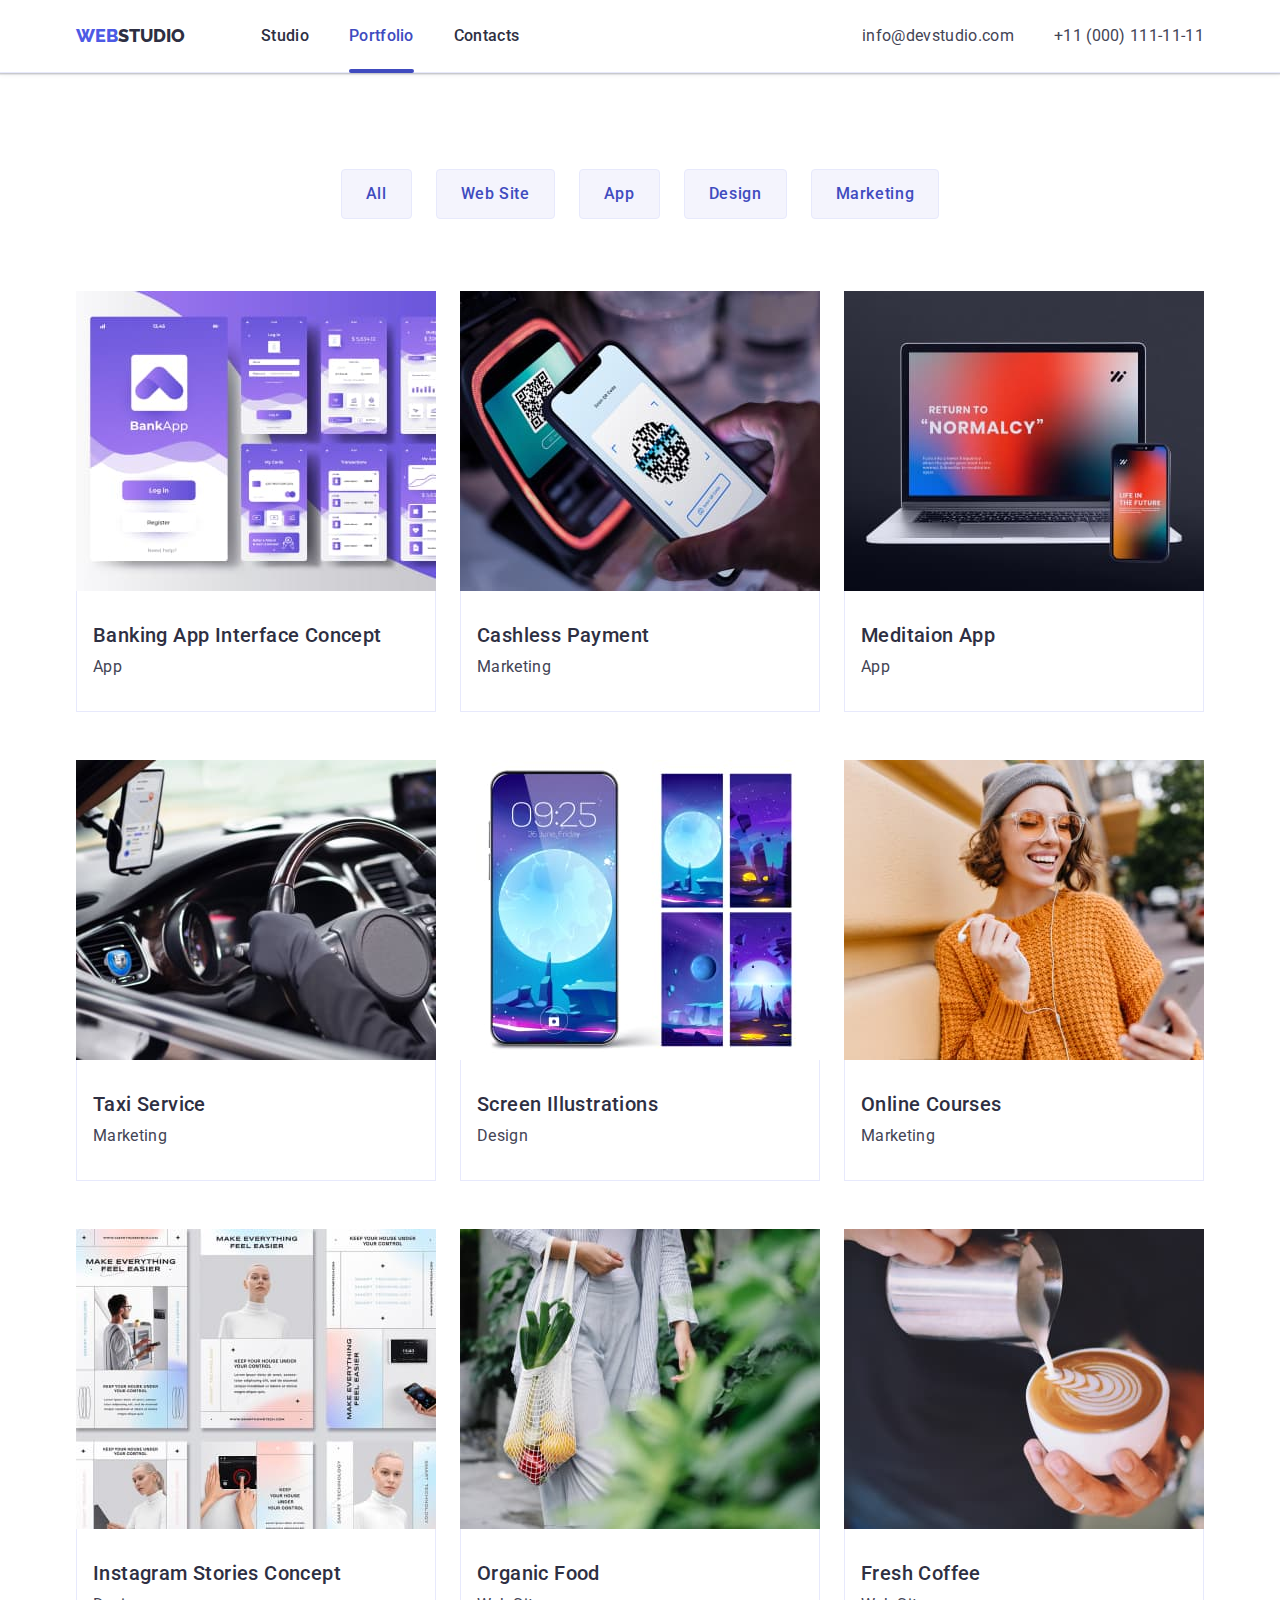
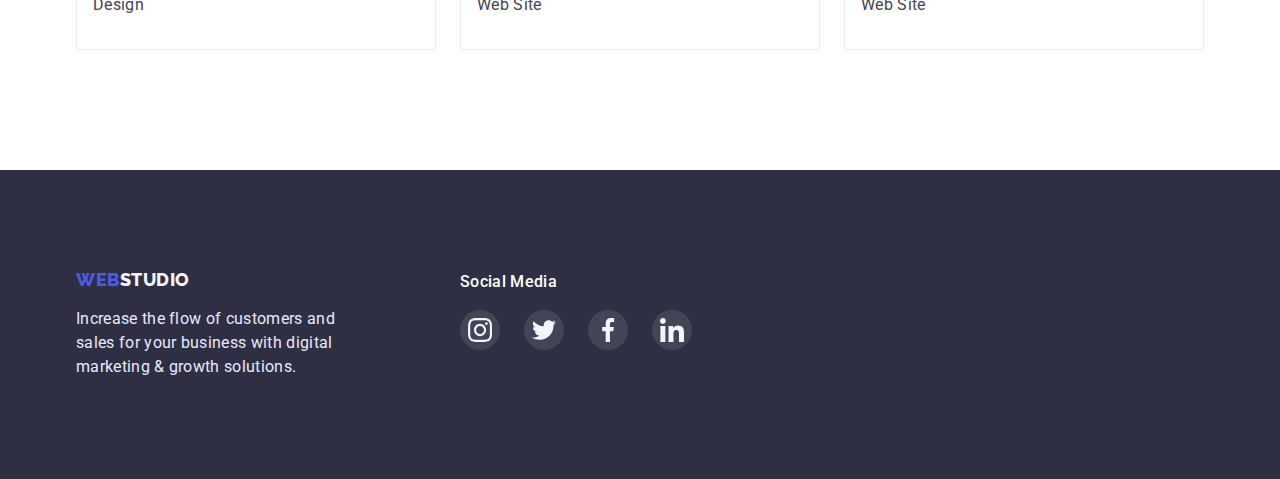
==== portfolio.html @ 3770da62 "start" ====
<!DOCTYPE html>
<html lang="en">
  <head>
    <meta charset="UTF-8" />
    <meta http-equiv="X-UA-Compatible" content="IE=edge" />
    <meta name="viewport" content="width=device-width, initial-scale=1.0" />

    <title>Portfolio</title>

    <link rel="preconnect" href="https://fonts.googleapis.com" />
    <link rel="preconnect" href="https://fonts.gstatic.com" crossorigin />
    <link
      href="https://fonts.googleapis.com/css2?family=Raleway:wght@800&family=Roboto:wght@400;500;700;900&display=swap"
      rel="stylesheet"
    />
    <link rel="stylesheet" href="modern-normalize/modern-normalize.css" />
    <link rel="stylesheet" href="./css/styles.css" />
  </head>
  <body>
    <header class="header">
      <div class="header-container container">
        <nav class="header-navigation">
          <a class="header-logo link" href="./index.html"
            ><span class="header-logo-part">Web</span>Studio</a
          >
          <ul class="header-list list">
            <li class="header-item link">
              <a href="./index.html" class="header-link">Studio</a>
            </li>
            <li class="header-item link">
              <a href="./portfolio.html" class="header-link active nav-active"
                >Portfolio
              </a>
            </li>
            <li class="header-item link">
              <a href="" class="header-link">Contacts</a>
            </li>
          </ul>
        </nav>

        <address class="header-address">
          <ul class="header-address-list list">
            <li class="header-address-item link">
              <a href="mailto:info@devstudio.com" class="header-mail"
                >info@devstudio.com</a
              >
            </li>
            <li class="header-address-item link">
              <a href="tel:+110001111111" class="header-tel"
                >+11 (000) 111-11-11</a
              >
            </li>
          </ul>
        </address>
      </div>
    </header>
    <main>
      <!-- Button Section -->
      <section class="gallery">
        <div class="container">
          <h1 hidden class="gallery-title">Gallery</h1>
          <ul class="gallery-ctrl list">
            <li>
              <button type="button" class="gallery-btn gallery-btn--active">
                All
              </button>
            </li>
            <li>
              <button type="button" class="gallery-btn">Web Site</button>
            </li>
            <li>
              <button type="button" class="gallery-btn">App</button>
            </li>
            <li>
              <button type="button" class="gallery-btn">Design</button>
            </li>
            <li>
              <button type="button" class="gallery-btn">Marketing</button>
            </li>
          </ul>

          <!-- /Button Section -->
          <!-- First Row -->

          <ul class="row-list list">
            <li class="row-item">
              <a href="#" class="gallery-plate-cover">
                <div class="gallery-plate-overlay">
                  <img
                    src="./images/first-row-1.jpg"
                    alt="Banking App"
                    class="row-img"
                  />
                  <p class="row-item-overlay">
                    14 Stylish and User-Friendly App Design Concepts · Task
                    Manager App · Calorie Tracker App · Exotic Fruit Ecommerce
                    App · Cloud Storage App
                  </p>
                </div>
                <div class="row-text">
                  <h2 class="row-name">Banking App Interface Concept</h2>
                  <p class="row-specification">App</p>
                </div>
              </a>
            </li>
            <li class="row-item">
              <a href="#" class="gallery-plate-cover">
                <div class="gallery-plate-overlay">
                  <img
                    src="./images/first-row-2.jpg"
                    alt="Banking App"
                    class="row-img"
                  />
                  <p class="row-item-overlay">
                    14 Stylish and User-Friendly App Design Concepts · Task
                    Manager App · Calorie Tracker App · Exotic Fruit Ecommerce
                    App · Cloud Storage App
                  </p>
                </div>
                <div class="row-text">
                  <h2 class="row-name">Cashless Payment</h2>
                  <p class="row-specification">Marketing</p>
                </div>
              </a>
            </li>
            <li class="row-item">
              <a href="#" class="gallery-plate-cover">
                <div class="gallery-plate-overlay">
                  <img
                    src="./images/first-row-3.jpg"
                    alt="Banking App"
                    class="row-img"
                  />
                  <p class="row-item-overlay">
                    14 Stylish and User-Friendly App Design Concepts · Task
                    Manager App · Calorie Tracker App · Exotic Fruit Ecommerce
                    App · Cloud Storage App
                  </p>
                </div>
                <div class="row-text">
                  <h2 class="row-name">Meditaion App</h2>
                  <p class="row-specification">App</p>
                </div>
              </a>
            </li>

            <!-- /First Row -->
            <!-- Second Row -->

            <li class="row-item">
              <a href="#" class="gallery-plate-cover">
                <div class="gallery-plate-overlay">
                  <img
                    src="./images/second-row-1.jpg"
                    alt="Banking App"
                    class="row-img"
                  />
                  <p class="row-item-overlay">
                    14 Stylish and User-Friendly App Design Concepts · Task
                    Manager App · Calorie Tracker App · Exotic Fruit Ecommerce
                    App · Cloud Storage App
                  </p>
                </div>
                <div class="row-text">
                  <h2 class="row-name">Taxi Service</h2>
                  <p class="row-specification">Marketing</p>
                </div>
              </a>
            </li>
            <li class="row-item">
              <a href="#" class="gallery-plate-cover">
                <div class="gallery-plate-overlay">
                  <img
                    src="./images/second-row-2.jpg"
                    alt="Banking App"
                    class="row-img"
                  />
                  <p class="row-item-overlay">
                    14 Stylish and User-Friendly App Design Concepts · Task
                    Manager App · Calorie Tracker App · Exotic Fruit Ecommerce
                    App · Cloud Storage App
                  </p>
                </div>
                <div class="row-text">
                  <h2 class="row-name">Screen Illustrations</h2>
                  <p class="row-specification">Design</p>
                </div>
              </a>
            </li>
            <li class="row-item">
              <a href="#" class="gallery-plate-cover">
                <div class="gallery-plate-overlay">
                  <img
                    src="./images/second-row-3.jpg"
                    alt="Banking App"
                    class="row-img"
                  />
                  <p class="row-item-overlay">
                    14 Stylish and User-Friendly App Design Concepts · Task
                    Manager App · Calorie Tracker App · Exotic Fruit Ecommerce
                    App · Cloud Storage App
                  </p>
                </div>
                <div class="row-text">
                  <h2 class="row-name">Online Courses</h2>
                  <p class="row-specification">Marketing</p>
                </div>
              </a>
            </li>

            <!-- /Second Row -->
            <!-- Third Row -->

            <li class="row-item">
              <a href="#" class="gallery-plate-cover">
                <div class="gallery-plate-overlay">
                  <img
                    src="./images/third-row-1.jpg"
                    alt="Banking App"
                    class="row-img"
                  />
                  <p class="row-item-overlay">
                    14 Stylish and User-Friendly App Design Concepts · Task
                    Manager App · Calorie Tracker App · Exotic Fruit Ecommerce
                    App · Cloud Storage App
                  </p>
                </div>
                <div class="row-text">
                  <h2 class="row-name">Instagram Stories Concept</h2>
                  <p class="row-specification">Design</p>
                </div>
              </a>
            </li>
            <li class="row-item">
              <a href="#" class="gallery-plate-cover">
                <div class="gallery-plate-overlay">
                  <img
                    src="./images/third-row-2.jpg"
                    alt="Banking App"
                    class="row-img"
                  />
                  <p class="row-item-overlay">
                    14 Stylish and User-Friendly App Design Concepts · Task
                    Manager App · Calorie Tracker App · Exotic Fruit Ecommerce
                    App · Cloud Storage App
                  </p>
                </div>
                <div class="row-text">
                  <h2 class="row-name">Organic Food</h2>
                  <p class="row-specification">Web Site</p>
                </div>
              </a>
            </li>
            <li class="row-item">
              <a href="#" class="gallery-plate-cover">
                <div class="gallery-plate-overlay">
                  <img
                    src="./images/third-row-3.jpg"
                    alt="Banking App"
                    class="row-img"
                  />
                  <p class="row-item-overlay">
                    14 Stylish and User-Friendly App Design Concepts · Task
                    Manager App · Calorie Tracker App · Exotic Fruit Ecommerce
                    App · Cloud Storage App
                  </p>
                </div>
                <div class="row-text">
                  <h2 class="row-name">Fresh Coffee</h2>
                  <p class="row-specification">Web Site</p>
                </div>
              </a>
            </li>
          </ul>
        </div>
      </section>

      <!-- /Third Row -->
    </main>
    <footer class="footer">
      <div class="footer-container container">
        <div class="footer-elements-container">
          <a href="./index.html" class="footer-logo link"
            ><span class="footer-logo-part">Web</span>Studio</a
          >
          <p class="footer-text">
            Increase the flow of customers and sales for your business with
            digital marketing & growth solutions.
          </p>
        </div>
        <div class="social-media-container">
          <p class="social-media-intro">Social Media</p>
          <ul class="footer-social-list list">
            <li class="footer-social-item">
              <a href="#" class="footer-social-link link">
                <svg class="footer-social-icon" width="24" height="24">
                  <use
                    href="./images/symbol-defs.svg#icon-instagram-team"
                  ></use>
                </svg>
              </a>
            </li>
            <li class="footer-social-item">
              <a href="#" class="footer-social-link link"
                ><svg class="footer-social-icon" width="24" height="24">
                  <use href="./images/symbol-defs.svg#icon-twitter-team"></use>
                </svg>
              </a>
            </li>
            <li class="footer-social-item">
              <a href="#" class="footer-social-link link"
                ><svg class="team-social-icon" width="24" height="24">
                  <use href="./images/symbol-defs.svg#icon-facebook-team"></use>
                </svg>
              </a>
            </li>
            <li class="footer-social-item">
              <a href="#" class="footer-social-link link">
                <svg class="footer-social-icon" width="24" height="24">
                  <use href="./images/symbol-defs.svg#icon-linkedin-team"></use>
                </svg>
              </a>
            </li>
          </ul>
        </div>
      </div>
    </footer>
  </body>
</html>
---- css/styles.css ----
:root {
  --primary-band: #4d5ae5;
  --pressed-state: #404bbf;
  --dark: #2e2f42;
  --success: #31d0aa;
  --text: #434455;
  --subtitle-text: #8e8f99;
  --accent: #e7e9fc;
  --light: #f4f4fd;
  --modal-overlay: #2e2f42;
  --hero-img-back: #2e2f42;
  --main-bg-color: #fff;
  --main-modal-color: #fcfcfc;
  --main-text: #fff;
}

body {
  font-family: "Roboto", sans-serif;
  color: var(--dark);
  background: var(--main-bg-color);
  position: relative;
}
/* MIXED */
.section {
  padding-top: 120px;
}
.list {
  list-style-type: none;
}
.link {
  text-decoration: none;
}

ul {
  margin: 0;
  padding: 0;
}
h1,
h2,
h3,
h4,
h5,
h6,
p {
  margin: 0;
}

img {
  display: block;
  max-width: 100%;
  height: auto;
}

button {
  border: 0;
}
.container {
  max-width: 1158px;
  margin: 0 auto;
  padding: 0 15px;
  width: 100%;
}
/* Header */
.header {
  border-bottom: 1px solid var(--accent);
  box-shadow: 0px 2px 1px rgba(46, 47, 66, 0.08),
    0px 1px 1px rgba(46, 47, 66, 0.16), 0px 1px 6px rgba(46, 47, 66, 0.08);
}
.header-container {
  display: flex;
  justify-content: space-between;
  align-items: center;
}
.header-navigation {
  display: flex;
  align-items: center;
}

.header-logo {
  font-family: "Raleway", sans-serif;
  font-weight: 800;
  font-size: 18px;
  line-height: 1.33;
  text-transform: uppercase;
  color: var(--dark);
  padding: 24px 0 24px 0;
  margin-right: 76px;
}
.header-logo-part {
  color: var(--primary-band);
}

.header-list {
  display: flex;
  gap: 40px;
  margin: 0;
}

.header-link {
  font-style: normal;
  font-weight: 500;
  font-size: 16px;
  line-height: 1.5;
  letter-spacing: 0.02em;
  color: var(--dark);
  text-decoration: none;
  display: block;
  position: relative;
  padding: 24px 0 24px 0;
  transition: color 250ms cubic-bezier(0.4, 0, 0.2, 1);
}
.header-link:hover,
.header-link:focus {
  color: var(--pressed-state);
}

.nav-active {
  color: var(--pressed-state);
}

.header-link.active::after {
  content: "";
  width: 100%;
  height: 4px;
  background-color: var(--pressed-state);
  border-radius: 2px;
  position: absolute;
  bottom: -1px;
  left: 0;
}

.header-address-list {
  display: flex;
  gap: 40px;
  padding: 0;
  margin: 0;
}

.header-mail {
  text-decoration: none;
  font-style: normal;
  font-size: 16px;
  line-height: 1.5;
  letter-spacing: 0.02em;
  color: var(--text);
  display: block;
  padding: 24px 0 24px 0;
  transition: color 250ms cubic-bezier(0.4, 0, 0.2, 1);
}
.header-mail:hover,
.header-mail:focus {
  color: var(--pressed-state);
}

.header-tel {
  text-decoration: none;
  font-style: normal;
  font-size: 16px;
  line-height: 1.5;
  letter-spacing: 0.02em;
  color: var(--text);
  display: block;
  padding: 24px 0 24px 0;
  transition: color 250ms cubic-bezier(0.4, 0, 0.2, 1);
}
.header-tel:hover,
.header-tel:focus {
  color: var(--pressed-state);
}

/* /Header */
/* Main */
.main-hero {
  background-color: var(--dark);
  background-image: linear-gradient(
      rgba(46, 47, 66, 0.7),
      rgba(46, 47, 66, 0.7)
    ),
    url(../images/main-hero-img.jpg);
  background-repeat: no-repeat;
  background-position: center;
  background-size: cover;
  max-width: 1440px;
  margin: 0 auto;
  padding: 188px 0 188px 0;
}

.main-hero-intro {
  font-size: 56px;
  line-height: 1.07;
  margin: 0 auto 48px;
  letter-spacing: 0.02em;
  color: var(--main-text);
  max-width: 496px;
  width: 100%;
  text-align: center;
}

.main-hero-btn {
  font-family: "Roboto", sans-serif;
  font-weight: 500;
  font-size: 16px;
  line-height: 1.5;
  color: var(--main-text);
  background-color: var(--primary-band);
  letter-spacing: 0.04em;
  cursor: pointer;
  border: 0;

  box-shadow: 0px 4px 4px rgba(0, 0, 0, 0.15);
  border-radius: 4px;
  padding: 16px 32px;
  display: block;
  margin: 0 auto;
  transition: color 250ms cubic-bezier(0.4, 0, 0.2, 1),
    background 250ms cubic-bezier(0.4, 0, 0.2, 1),
    box-shadow 250ms cubic-bezier(0.4, 0, 0.2, 1);
}
.main-hero-btn:hover,
.main-hero-btn:focus {
  background-color: var(--pressed-state);
}
/* Dignity */
.main-dignity {
  padding-bottom: 120px;
}
.dignity-intro {
  display: none;
}
.dignities {
  display: flex;
  gap: 24px;
}

.digntity-title {
  font-weight: 500;
  font-size: 20px;
  line-height: 1.2;

  margin-bottom: 8px;
}

.dignity-icon-container {
  display: flex;
  align-items: center;
  justify-content: center;
  margin-bottom: 8px;
  width: 264px;
  height: 112px;
  background-color: var(--light);
  border-radius: 4px;
}

.digntiy-icon {
  margin: 24px 100px;
}

.dignity-item {
  width: 264px;
}

.dignity-text {
  margin: 0;
  padding: 0;
  font-size: 16px;
  line-height: 1.5;
  letter-spacing: 0.02em;

  color: var(--text);
  width: 100%;
}

/* Abilities */
.main-abilities {
  padding-bottom: 120px;
}

.abilities-headline {
  font-size: 36px;
  line-height: 1.1;
  letter-spacing: 0.02em;
  text-align: center;
  text-transform: capitalize;
  margin-bottom: 72px;
}
.abilities-list {
  display: flex;
  gap: 24px;
}
.abilities-item {
  max-width: 360px;
  width: 100%;
}
.abilities-img {
  display: block;
}
/* Team */
.main-team {
  background: var(--light);
  padding-bottom: 120px;
}

.team-headline {
  font-size: 36px;
  line-height: 1.11;
  text-align: center;
  letter-spacing: 0.02em;
  text-transform: capitalize;
  margin-bottom: 72px;
}
.team-list {
  display: flex;
  gap: 24px;
  margin: 0;
  padding: 0;
}

.team-text--container {
  padding: 32px 16px;
}

.team-item {
  background-color: var(--main-bg-color);
  text-align: center;
  box-shadow: 0px 1px 6px rgba(46, 47, 66, 0.08),
    0px 1px 1px rgba(46, 47, 66, 0.16), 0px 2px 1px rgba(46, 47, 66, 0.08);
  border-radius: 0px 0px 4px 4px;
  max-width: 264px;
  width: 100%;
}
.team-name {
  font-weight: 500;
  font-size: 20px;
  line-height: 1.2;
  letter-spacing: 0.02em;
  text-align: center;
}
.team-prof {
  font-size: 16px;
  line-height: 1.5;
  letter-spacing: 0.02em;
  color: var(--text);
  text-align: center;
  margin-top: 8px;
  margin-bottom: 8px;
}

.team-social-list {
  display: flex;
  justify-content: center;
  gap: 24px;
}

.team-social-item {
  width: 40px;
  height: 40px;
}

.team-social-link {
  display: flex;
  justify-content: center;
  align-items: center;
  width: 100%;
  height: 100%;
  border-radius: 50%;
  background-color: var(--primary-band);
  transition: color 250ms cubic-bezier(0.4, 0, 0.2, 1),
    background 250ms cubic-bezier(0.4, 0, 0.2, 1);
}

.team-social-link:hover,
.team-social-link:focus {
  background-color: var(--pressed-state);
}

/* Customer */
.customer-section {
  padding-top: 130px;
  padding-bottom: 120px;
}

.customer-container {
  margin: 0 auto;
}

.customer-intro {
  font-weight: 700;
  font-size: 36px;
  line-height: 1.11;
  text-align: center;
  letter-spacing: 0.02em;
  margin: 0 auto 72px;
}
.customer-list {
  display: flex;
  gap: 24px;
  justify-content: center;
}
.customer-item {
  width: 168px;
  height: 88px;
}

.customer-link {
  display: flex;
  justify-content: center;
  align-items: center;
  width: 100%;
  height: 100%;
  color: var(--subtitle-text);
  border: 1px solid var(--subtitle-text);
  border-radius: 4px;
  transition: color 250ms cubic-bezier(0.4, 0, 0.2, 1),
    background 250ms cubic-bezier(0.4, 0, 0.2, 1),
    border-color 250ms cubic-bezier(0.4, 0, 0.2, 1);
}

.customer-link:is(:hover, :focus) {
  color: var(--pressed-state);
  border-color: var(--pressed-state);
}

.customer-icon {
  fill: currentColor;
}

/* /Main */

/* Footer */
.footer {
  background-color: var(--dark);
  padding: 100px 0;
}
.footer-container {
  display: flex;
}

.footer-elements-container {
  margin-right: 120px;
}

.footer-logo {
  font-family: "Raleway", sans-serif;
  font-weight: 800;
  font-size: 18px;
  line-height: 1.16;
  letter-spacing: 0.03em;
  text-transform: uppercase;
  color: var(--light);
  display: block;
  margin-bottom: 16px;
}
.footer-logo-part {
  color: var(--primary-band);
}
.footer-text {
  font-size: 16px;
  line-height: 1.5;
  letter-spacing: 0.02em;
  color: var(--accent);
  max-width: 264px;
  width: 100%;
}

.social-media-intro {
  font-size: 16px;
  font-weight: 500;
  line-height: 1.5;
  letter-spacing: 0.02em;
  color: #ffffff;

  margin-bottom: 16px;
}
.footer-social-list {
  display: flex;
  gap: 24px;
}

.footer-social-item {
  width: 40px;
  height: 40px;
}
.footer-social-link {
  display: flex;
  justify-content: center;
  align-items: center;
  width: 100%;
  height: 100%;
  border-radius: 50%;
  background-color: rgba(255, 255, 255, 0.1);
  transition: color 250ms cubic-bezier(0.4, 0, 0.2, 1),
    background 250ms cubic-bezier(0.4, 0, 0.2, 1);
}

.footer-social-link:hover,
.footer-social-link:focus {
  background-color: var(--success);
}

/* Backdrop */

.backdrop {
  width: 100%;
  height: 100%;
  background-color: rgba(46, 47, 66, 0.4);
  position: fixed;
  top: 0;
  left: 0;
  transition: opacity 250ms linear, visibility 250ms linear;
}
.modal {
  width: 100%;
  max-width: 408px;
  min-height: 576px;
  padding: 24px 24px;
  background-color: var(--main-modal-color);
  box-shadow: 0px 1px 1px rgba(0, 0, 0, 0.14), 0px 1px 3px rgba(0, 0, 0, 0.12),
    0px 2px 1px rgba(0, 0, 0, 0.2);
  border-radius: 4px;
  position: absolute;
  top: 50%;
  left: 50%;
  transform: translate(-50%, -50%);
}
.modal-close {
  display: flex;
  margin-left: auto;
  width: 24px;
  height: 24px;
  padding: 0;
  justify-content: center;
  align-items: center;
  background-color: var(--accent);
  border: 1px solid rgba(0, 0, 0, 0.1);
  border-radius: 50%;
  color: #000;
  cursor: pointer;
  transition: color 250ms cubic-bezier(0.4, 0, 0.2, 1),
    background 250ms cubic-bezier(0.4, 0, 0.2, 1),
    border-color 250ms cubic-bezier(0.4, 0, 0.2, 1);
}

.modal-close:hover,
.modal-close:focus {
  background-color: var(--pressed-state);
  border-color: var(--pressed-state);
  color: var(--main-bg-color);
}

.modal-close-icon {
  fill: currentColor;
}

/* Portfolio */
.gallery {
  padding: 96px 0 120px;
}
.gallery-ctrl {
  margin-bottom: 72px;
  display: flex;
  justify-content: center;
  gap: 24px;
}
.gallery-btn {
  font-family: "Roboto", sans-serif;
  font-weight: 500;
  font-size: 16px;
  line-height: 1.5;
  letter-spacing: 0.04em;
  color: var(--pressed-state);
  background-color: var(--light);
  cursor: pointer;
  border: 1px solid #e7e9fc;
  border-radius: 4px;
  padding: 12px 24px;
  transition: color 250ms cubic-bezier(0.4, 0, 0.2, 1),
    background 250ms cubic-bezier(0.4, 0, 0.2, 1),
    box-shadow 250ms cubic-bezier(0.4, 0, 0.2, 1),
    border-color 250ms cubic-bezier(0.4, 0, 0.2, 1);
}

.gallery-btn:hover,
.gallery-btn:focus {
  background-color: #404bbf;
  color: #ffffff;
  border-color: transparent;
  box-shadow: 0px 3px 1px rgba(0, 0, 0, 0.1), 0px 2px 1px rgba(0, 0, 0, 0.08),
    0px 2px 2px rgba(0, 0, 0, 0.12);
}
.row-list {
  display: flex;
  flex-wrap: wrap;
  gap: 48px 24px;
  margin: 0;
  padding: 0;
}
.row-item {
  max-width: 360px;
  width: 100%;
  cursor: pointer;
}

.gallery-plate-cover {
  display: block;
  width: 100%;
  height: 100%;
  text-decoration: none;
  color: var(--hero-img-back);
  transition: color 250ms cubic-bezier(0.4, 0, 0.2, 1),
    background 250ms cubic-bezier(0.4, 0, 0.2, 1),
    box-shadow 250ms cubic-bezier(0.4, 0, 0.2, 1);
}
.gallery-plate-overlay {
  max-width: 360px;
  max-height: 300px;
  position: relative;
  overflow: hidden;
}

.row-item-overlay {
  width: 100%;
  height: 100%;
  position: absolute;
  left: 0;
  top: 0;
  background-color: var(--primary-band);
  background-blend-mode: soft-light;
  mix-blend-mode: normal;
  padding-top: 40px;
  padding-left: 32px;
  padding-right: 32px;
  font-size: 16px;
  line-height: 1.5;
  letter-spacing: 0.02em;
  color: var(--light);
  transform: translateY(100%);
  transition: transform 250ms linear;
}

.gallery-plate-cover:hover .row-item-overlay {
  transform: translateY(0);
}

.gallery-plate-cover:hover,
.gallery-plate-cover:focus {
  color: var(--hero-img-back);
  box-shadow: 0px 1px 6px rgba(46, 47, 66, 0.08),
    0px 1px 1px rgba(46, 47, 66, 0.16), 0px 2px 1px rgba(46, 47, 66, 0.08);
}

.row-text {
  padding: 32px 16px 32px 16px;
  border-right: 1px solid #e7e9fc;
  border-left: 1px solid #e7e9fc;
  border-bottom: 1px solid #e7e9fc;
}

.row-name {
  font-weight: 500;
  font-size: 20px;
  line-height: 1.2;
  letter-spacing: 0.02em;
  margin-bottom: 8px;
}
.row-specification {
  font-size: 16px;
  line-height: 1.5;
  letter-spacing: 0.02em;
  color: var(--text);
}

.is-hidden {
  opacity: 0;
  visibility: hidden;
  pointer-events: none;
}
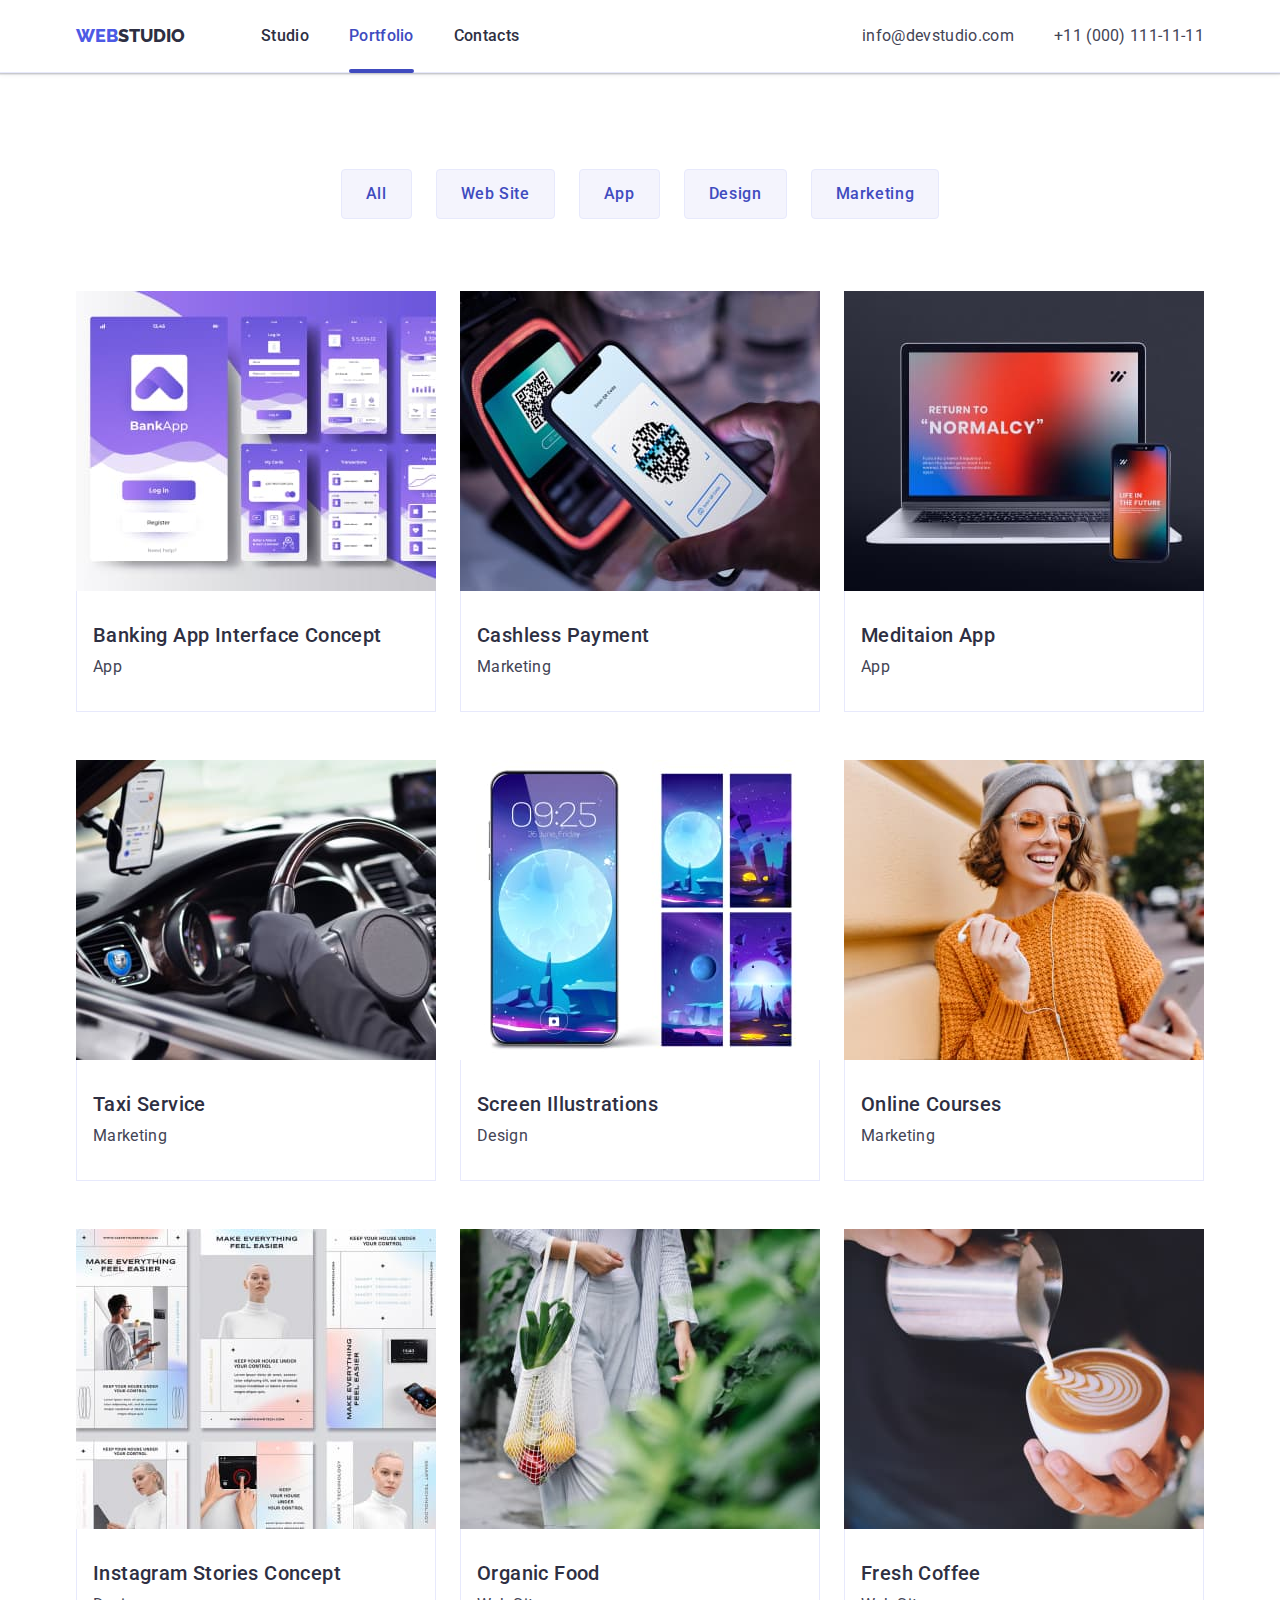
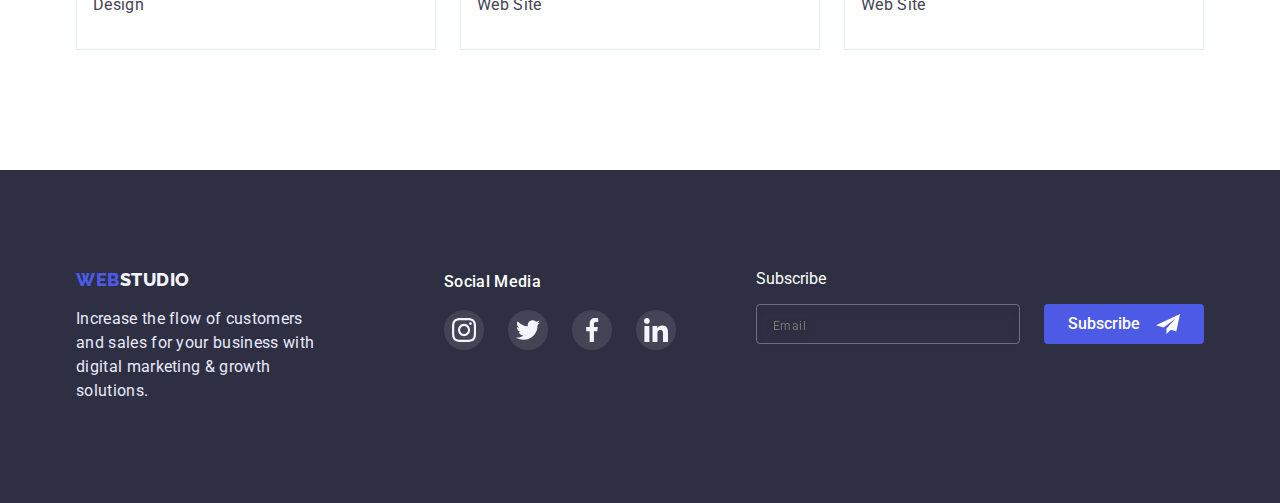
==== commit 6b5bf80f: "Done(w8 to fix)" ====
--- a/portfolio.html
+++ b/portfolio.html
@@ -323,6 +323,26 @@
             </li>
           </ul>
         </div>
+
+        <form class="footer-form">
+          <label class="footer-label" for="email-foot"> Subscribe </label>
+          <div class="footer-inputs-wrap">
+            <input
+              class="footer-input"
+              type="text"
+              id="email-foot"
+              placeholder="Email"
+              required
+              pattern="^[\w-\.]+@([\w-]+\.)+[\w-]{2,4}$"
+            />
+            <button type="submit" class="footer-btn">
+              Subscribe
+              <svg class="footer-btn-icon" width="24" height="24">
+                <use href="./images/symbol-defs.svg#icon-footer-btn"></use>
+              </svg>
+            </button>
+          </div>
+        </form>
       </div>
     </footer>
   </body>
--- a/css/styles.css
+++ b/css/styles.css
@@ -12,6 +12,7 @@
   --main-bg-color: #fff;
   --main-modal-color: #fcfcfc;
   --main-text: #fff;
+  --modal-check-text: #757575;
 }
 
 body {
@@ -497,6 +498,58 @@
   background-color: var(--success);
 }
 
+.footer-form {
+  display: block;
+  margin-left: 80px;
+}
+
+.footer-label {
+  display: block;
+  color: var(--main-bg-color);
+  padding-bottom: 16px;
+}
+
+.footer-inputs-wrap {
+  display: flex;
+  gap: 24px;
+}
+
+.footer-input {
+  display: block;
+  width: 264px;
+  height: 40px;
+  padding-left: 16px;
+  border: 1px solid rgba(255, 255, 255, 0.3);
+  filter: drop-shadow(0px 4px 4px rgba(0, 0, 0, 0.15));
+  border-radius: 4px;
+  background-color: transparent;
+  outline: none;
+  color: var(--success);
+}
+
+.footer-input::placeholder {
+  font-weight: 400;
+  font-size: 12px;
+  line-height: 2;
+  letter-spacing: 0.04em;
+}
+
+.footer-btn {
+  display: flex;
+  flex-direction: row;
+  justify-content: center;
+  align-items: center;
+  padding: 8px 24px;
+  gap: 16px;
+  font-family: "Roboto", sans-serif;
+  font-weight: 500;
+  font-size: 16px;
+  line-height: 1.5;
+  color: var(--main-bg-color);
+  background-color: var(--primary-band);
+  border-radius: 4px;
+}
+
 /* Backdrop */
 
 .backdrop {
@@ -551,6 +604,148 @@
   fill: currentColor;
 }
 
+.modal-title {
+  font-style: normal;
+  font-weight: 500;
+  font-size: 16px;
+  line-height: 1.5;
+  text-align: center;
+  letter-spacing: 0.02em;
+  padding-top: 24px;
+}
+
+.modal-form {
+  width: 360px;
+  margin-top: 16px;
+  margin-bottom: 24px;
+  display: flex;
+  flex-direction: column;
+  align-items: center;
+  gap: 8px;
+}
+
+.form-group {
+  width: 100%;
+  height: 100%;
+}
+
+.form-input {
+  display: block;
+  margin: 0;
+  width: 100%;
+  height: 40px;
+  border: 1px solid rgba(33, 33, 33, 0.2);
+  border-radius: 4px;
+  padding-left: 38px;
+  outline: transparent;
+  transition: border-color 250ms cubic-bezier(0.4, 0, 0.2, 1);
+}
+
+.label-name {
+  display: block;
+  margin: 0;
+  padding-bottom: 4px;
+}
+
+.form-input:focus {
+  border-color: var(--primary-band);
+}
+
+.comment-input {
+  display: flex;
+  height: 120px;
+  padding-left: 16px;
+  resize: none;
+  margin-bottom: 16px;
+}
+
+.modal-label {
+  display: block;
+  width: 100%;
+  font-weight: 400;
+  font-size: 12px;
+  line-height: 1.17;
+  letter-spacing: 0.04em;
+  color: var(--subtitle-text);
+}
+
+.form-control {
+  position: relative;
+}
+.form-icon {
+  position: absolute;
+  left: 16px;
+  top: 50%;
+  transform: translateY(-50%);
+  fill: var(--dark);
+  transition: fill 250ms cubic-bezier(0.4, 0, 0.2, 1);
+}
+
+.form-input:focus + .form-icon {
+  fill: var(--primary-band);
+}
+
+.modal-check-label {
+  display: flex;
+  margin-bottom: 24px;
+  justify-content: center;
+  align-items: center;
+  font-weight: 400;
+  font-size: 12px;
+  line-height: 1.17;
+  letter-spacing: 0.04em;
+  color: var(--modal-check-text);
+}
+
+.modal-check-link {
+  font-weight: 400;
+  font-size: 12px;
+  line-height: 1.17;
+  letter-spacing: 0.04em;
+  color: var(--primary-band);
+}
+
+.icon-wrap {
+  display: flex;
+  margin: 0;
+  padding: 0;
+  width: 16px;
+  height: 16px;
+  border: 1.25px solid var(--dark);
+  border-radius: 2px;
+  margin-right: 8px;
+  fill: transparent;
+  align-items: center;
+  justify-content: center;
+  cursor: pointer;
+  transition: fill 250ms cubic-bezier(0.4, 0, 0.2, 1),
+    background-color 250ms cubic-bezier(0.4, 0, 0.2, 1),
+    border-color 250ms cubic-bezier(0.4, 0, 0.2, 1);
+}
+
+.modal-check:checked + .modal-check-label .icon-wrap {
+  fill: var(--main-bg-color);
+  background-color: var(--pressed-state);
+  border-color: var(--pressed-state);
+}
+
+.modal-btn {
+  font-family: "Roboto", sans-serif;
+  font-style: normal;
+  font-weight: 500;
+  font-size: 16px;
+  line-height: 1.5;
+  text-align: center;
+  letter-spacing: 0.04em;
+  width: 169px;
+  height: 56px;
+  color: var(--main-text);
+  background: var(--primary-band);
+  box-shadow: 0px 4px 4px rgba(0, 0, 0, 0.15);
+  border-radius: 4px;
+  cursor: pointer;
+}
+
 /* Portfolio */
 .gallery {
   padding: 96px 0 120px;
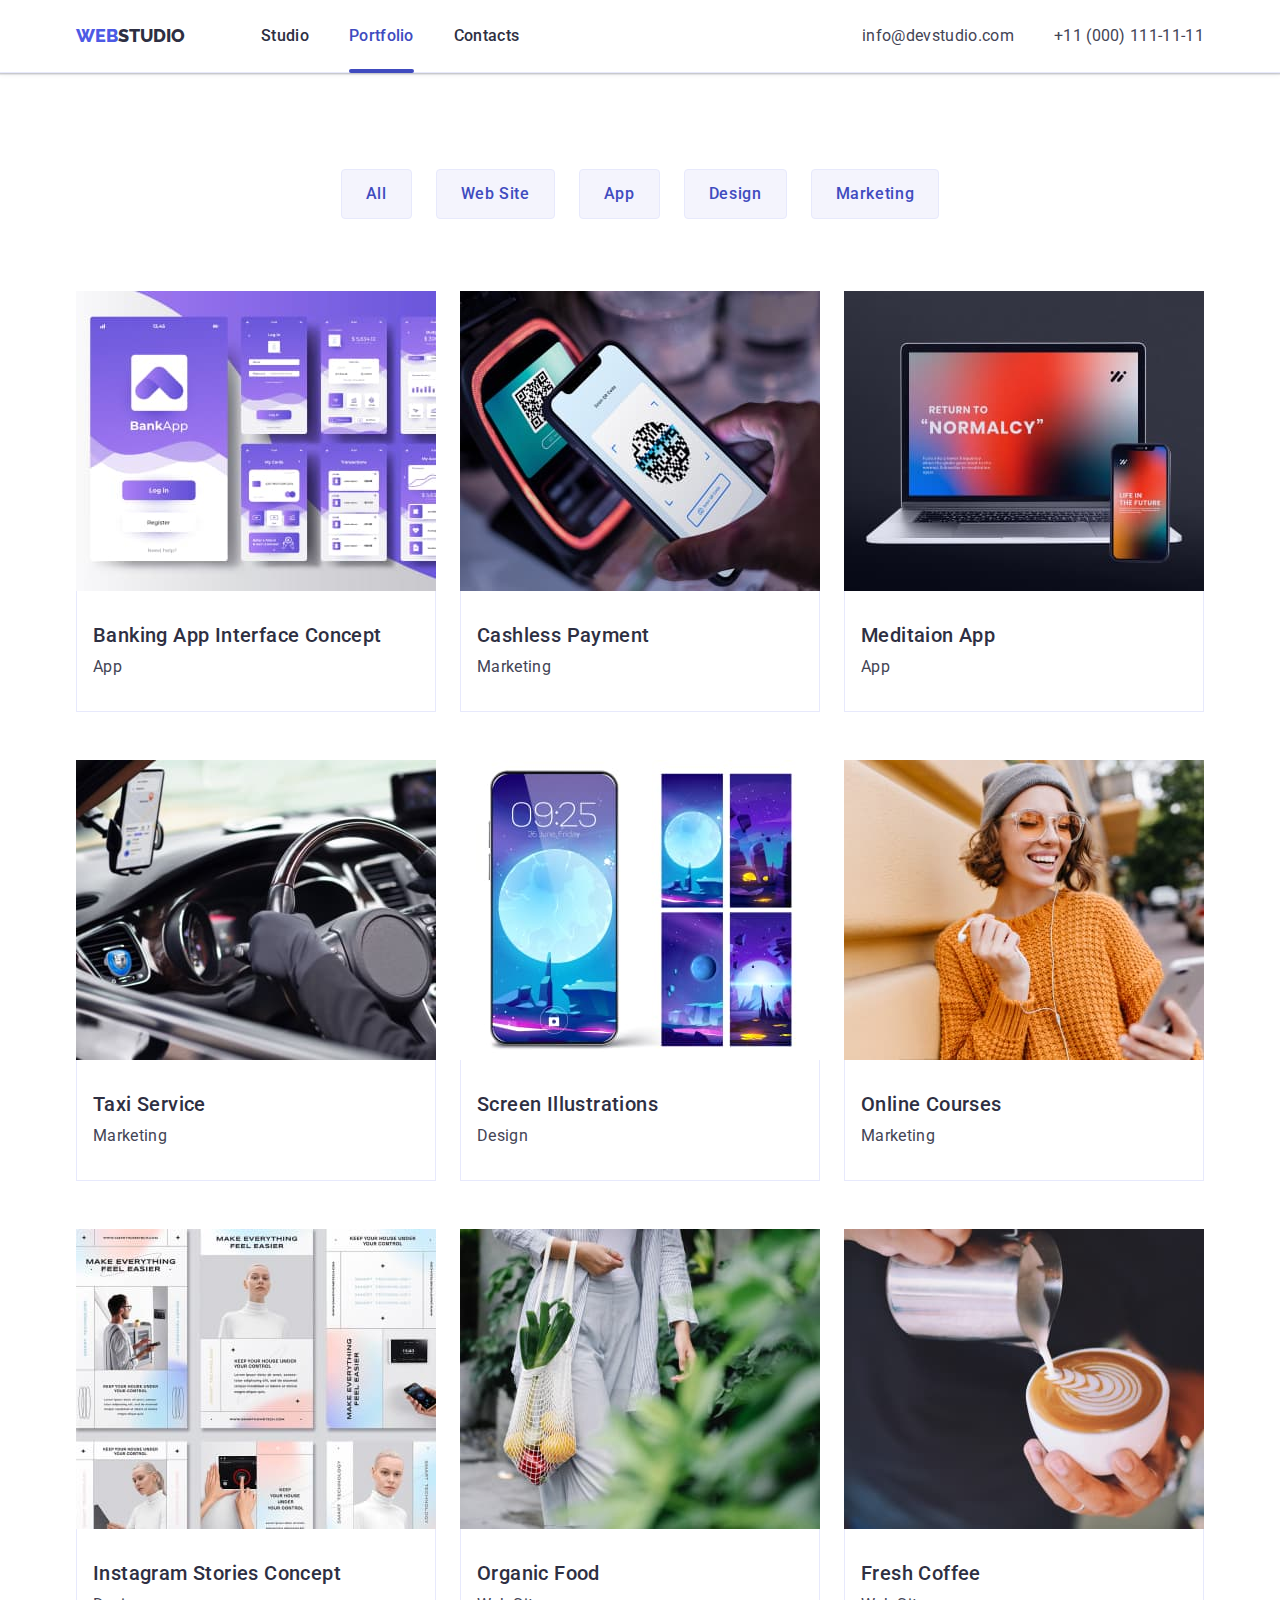
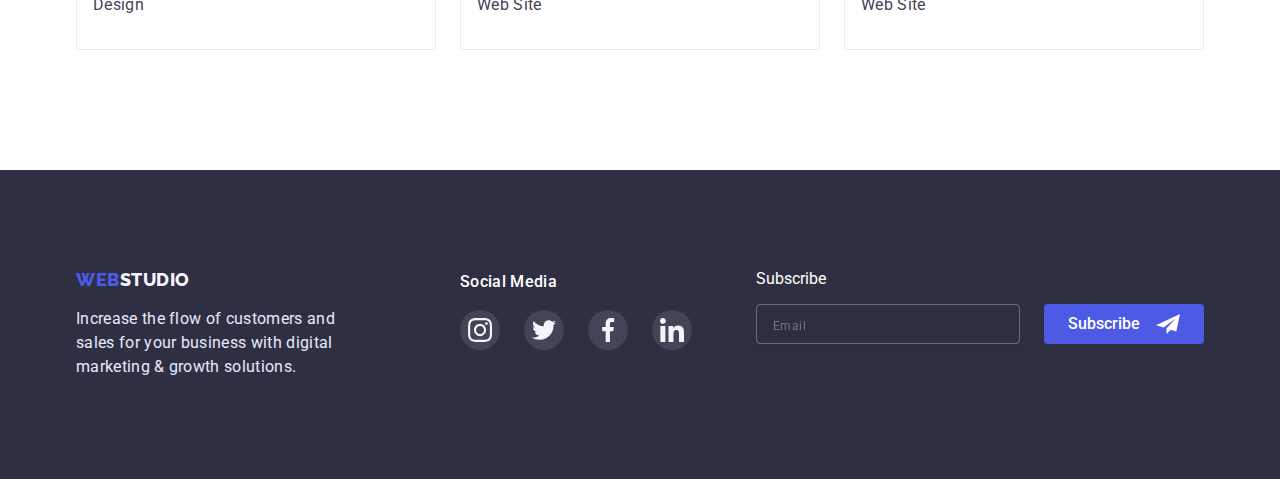
==== commit c87b333e: "fixed" ====
--- a/portfolio.html
+++ b/portfolio.html
@@ -277,7 +277,7 @@
 
       <!-- /Third Row -->
     </main>
-    <footer class="footer">
+   <footer class="footer">
       <div class="footer-container container">
         <div class="footer-elements-container">
           <a href="./index.html" class="footer-logo link"
@@ -332,8 +332,6 @@
               type="text"
               id="email-foot"
               placeholder="Email"
-              required
-              pattern="^[\w-\.]+@([\w-]+\.)+[\w-]{2,4}$"
             />
             <button type="submit" class="footer-btn">
               Subscribe
--- a/css/styles.css
+++ b/css/styles.css
@@ -61,6 +61,20 @@
   padding: 0 15px;
   width: 100%;
 }
+
+.visually-hidden {
+  position: absolute;
+  width: 1px;
+  height: 1px;
+  margin: -1px;
+  border: 0;
+  padding: 0;
+
+  white-space: nowrap;
+  clip-path: inset(100%);
+  clip: rect(0 0 0 0);
+  overflow: hidden;
+}
 /* Header */
 .header {
   border-bottom: 1px solid var(--accent);
@@ -500,13 +514,13 @@
 
 .footer-form {
   display: block;
-  margin-left: 80px;
+  margin-left: auto;
 }
 
 .footer-label {
   display: block;
   color: var(--main-bg-color);
-  padding-bottom: 16px;
+  margin-bottom: 16px;
 }
 
 .footer-inputs-wrap {
@@ -614,14 +628,16 @@
   padding-top: 24px;
 }
 
+.form-control {
+  display: block;
+}
+
 .modal-form {
   width: 360px;
   margin-top: 16px;
-  margin-bottom: 24px;
   display: flex;
   flex-direction: column;
   align-items: center;
-  gap: 8px;
 }
 
 .form-group {
@@ -643,8 +659,8 @@
 
 .label-name {
   display: block;
-  margin: 0;
-  padding-bottom: 4px;
+
+  margin-bottom: 4px;
 }
 
 .form-input:focus {
@@ -652,11 +668,27 @@
 }
 
 .comment-input {
-  display: flex;
+  display: block;
+  margin: 0;
+  width: 100%;
+  height: 40px;
+  border: 1px solid rgba(33, 33, 33, 0.2);
+  border-radius: 4px;
+  padding-left: 38px;
+  outline: transparent;
+  transition: border-color 250ms cubic-bezier(0.4, 0, 0.2, 1);
   height: 120px;
   padding-left: 16px;
+  padding-top: 8px;
   resize: none;
-  margin-bottom: 16px;
+}
+
+.comment-input::placeholder {
+  font-weight: 400;
+  font-size: 12px;
+  line-height: 1.7;
+  letter-spacing: 0.04em;
+  color: rgba(117, 117, 117, 0.5);
 }
 
 .modal-label {
@@ -667,6 +699,18 @@
   line-height: 1.17;
   letter-spacing: 0.04em;
   color: var(--subtitle-text);
+  margin-bottom: 8px;
+}
+
+.modal-coment-label {
+  display: block;
+  width: 100%;
+  font-weight: 400;
+  font-size: 12px;
+  line-height: 1.17;
+  letter-spacing: 0.04em;
+  color: var(--subtitle-text);
+  margin-bottom: 16px;
 }
 
 .form-control {
@@ -735,9 +779,11 @@
   font-weight: 500;
   font-size: 16px;
   line-height: 1.5;
+  justify-content: center;
   text-align: center;
   letter-spacing: 0.04em;
-  width: 169px;
+  min-width: 169px;
+  padding: 16px 32px;
   height: 56px;
   color: var(--main-text);
   background: var(--primary-band);
